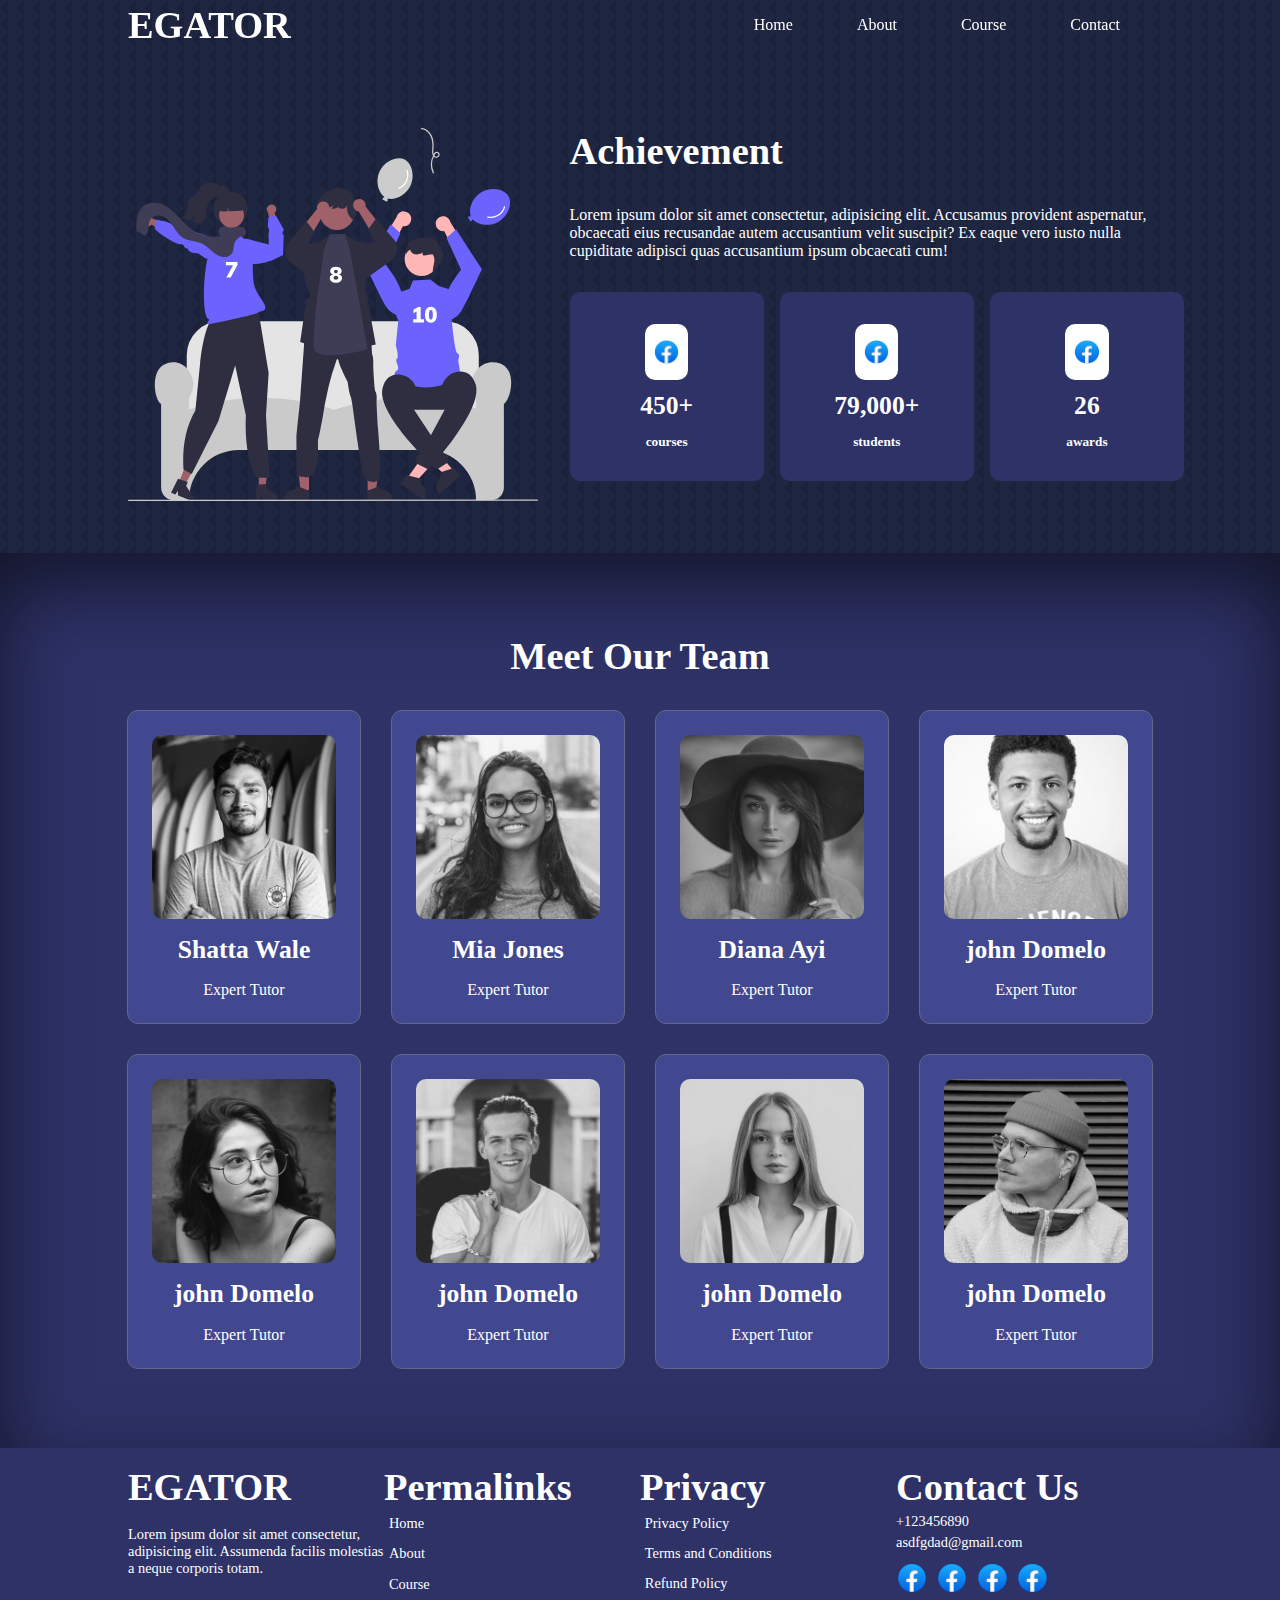
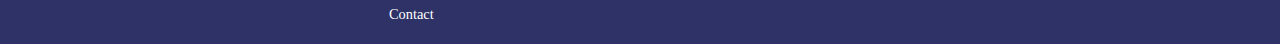
==== About.html @ 30ef3e63 "added the basic files" ====
<!DOCTYPE html>
<html lang="en">
<head>
    <meta charset="UTF-8">
    <meta http-equiv="X-UA-Compatible" content="IE=edge">
    <meta name="viewport" content="width=device-width, initial-scale=1.0">
    <title>Document</title>
    <link rel="stylesheet" href="style.css">

</head>
<body>
    <header>
        <div class="header">
            <a href="index.html"><h1 class="egator">EGATOR</h1></a>
            <nav>
                <ul>
                    <li><a href="index.html">Home</a></li>
                    <li><a href="About.html">About</a></li>
                    <li><a href="course.html">Course</a></li>
                    <li><a href="contact.html">Contact</a></li>
                </ul>
            </nav>
            <!-- change the below buttons to an icon with fontawesome -->
            <button class="cancels">X</button>
            <button class="ham">☰</button>
        </div>
    </header>

    <section class="achievement">
        <div class="achievement-container">
            <div class="achievement-img">
                <img src="./education website assets/images/about achievements.svg" alt="">
            </div>
            <div class="achievement-texts">
                <h1>Achievement</h1>
                <p>Lorem ipsum dolor sit amet consectetur, adipisicing elit. Accusamus provident aspernatur, obcaecati eius recusandae autem accusantium velit suscipit? Ex eaque vero iusto nulla cupiditate adipisci quas accusantium ipsum obcaecati cum!</p>
                <div class="achievement-details">
                    <div class="achievement-detail1">
                        <div class="achievement-detail-icon">
                            <img src="./education website assets/images/facebook.png" alt="">
                        </div>
                        <h3>450+</h3>
                        <h5>courses</h5>
                    </div>
                     <div class="achievement-detail1">
                        <div class="achievement-detail-icon">
                            <img src="./education website assets/images/facebook.png" alt="">
                        </div>                        <h3>79,000+</h3>
                        <h5>students</h5>
                    </div>
                    <div class="achievement-detail1">
                        <div class="achievement-detail-icon">
                            <img src="./education website assets/images/facebook.png" alt="">
                        </div>                        <h3>26</h3>
                        <h5>awards</h5>
                    </div>
                </div>
            </div>
        </div>
    </section>

    <section class="team">
        <div class="team-container">
            <h1>Meet Our Team</h1>
            <div class="team-containers">
                <div class="team-mate1">
                    <img src="./education website assets/images/tm1.jpg" alt="">
                    <h3>Shatta Wale</h3>
                    <p>Expert Tutor</p>
                    <div class="socials">
                        <img src="./education website assets/images/facebook.png" alt="">
                        <img src="./education website assets/images/facebook.png" alt="">
                        <img src="./education website assets/images/facebook.png" alt="">
                    </div>
                </div>
                <div class="team-mate1">
                    <img src="./education website assets/images/tm2.jpg" alt="">
                    <h3>Mia Jones</h3>
                    <p>Expert Tutor</p>
                    <div class="socials">
                        <img src="./education website assets/images/facebook.png" alt="">
                        <img src="./education website assets/images/facebook.png" alt="">
                        <img src="./education website assets/images/facebook.png" alt="">
                    </div>
                </div>

                <div class="team-mate1">
                    <img src="./education website assets/images/tm3.jpg" alt="">
                    <h3>Diana Ayi</h3>
                    <p>Expert Tutor</p>
                    <div class="socials">
                        <img src="./education website assets/images/facebook.png" alt="">
                        <img src="./education website assets/images/facebook.png" alt="">
                        <img src="./education website assets/images/facebook.png" alt="">
                    </div>
                </div>

                <div class="team-mate1">
                    <img src="./education website assets/images/tm4.jpg" alt="">
                    <h3>john Domelo</h3>
                    <p>Expert Tutor</p>
                    <div class="socials">
                        <img src="./education website assets/images/facebook.png" alt="">
                        <img src="./education website assets/images/facebook.png" alt="">
                        <img src="./education website assets/images/facebook.png" alt="">
                    </div>
                </div>

                <div class="team-mate1">
                    <img src="./education website assets/images/tm5.jpg" alt="">
                    <h3>john Domelo</h3>
                    <p>Expert Tutor</p>
                    <div class="socials">
                        <img src="./education website assets/images/facebook.png" alt="">
                        <img src="./education website assets/images/facebook.png" alt="">
                        <img src="./education website assets/images/facebook.png" alt="">
                    </div>
                </div>

                <div class="team-mate1">
                    <img src="./education website assets/images/tm6.jpg" alt="">
                    <h3>john Domelo</h3>
                    <p>Expert Tutor</p>
                    <div class="socials">
                        <img src="./education website assets/images/facebook.png" alt="">
                        <img src="./education website assets/images/facebook.png" alt="">
                        <img src="./education website assets/images/facebook.png" alt="">
                    </div>
                </div>

                <div class="team-mate1">
                    <img src="./education website assets/images/tm7.jpg" alt="">
                    <h3>john Domelo</h3>
                    <p>Expert Tutor</p>
                    <div class="socials">
                        <img src="./education website assets/images/facebook.png" alt="">
                        <img src="./education website assets/images/facebook.png" alt="">
                        <img src="./education website assets/images/facebook.png" alt="">
                    </div>
                </div>

                <div class="team-mate1">
                    <img src="./education website assets/images/tm8.jpg" alt="">
                    <h3>john Domelo</h3>
                    <p>Expert Tutor</p>
                    <div class="socials">
                        <img src="./education website assets/images/facebook.png" alt="">
                        <img src="./education website assets/images/facebook.png" alt="">
                        <img src="./education website assets/images/facebook.png" alt="">
                    </div>
                </div>
            </div>
        </div>
    </section>


    <footer>
        <div class="container">
            <div class="brand">
                <h1>EGATOR</h1>
                <p>Lorem ipsum dolor sit amet consectetur, adipisicing elit. Assumenda facilis molestias a neque corporis totam.</p>
            </div>
            <div class="permalinks">
                <h1>Permalinks</h1>
                <ul>
                    <li><a href="#">Home</a></li>
                    <li><a href="#">About</a></li>
                    <li><a href="#">Course</a></li>
                    <li><a href="#">Contact</a></li>
                </ul>

            </div>
            <div class="Privacy">
                <h1>Privacy</h1>
                <ul>
                    <li>Privacy Policy</li>
                    <li>Terms and Conditions</li>
                    <li>Refund Policy</li>
                </ul>
            </div>
            <div class="conatct">
                <h1>Contact Us</h1>
                <p>+123456890</p>
                <p>asdfgdad@gmail.com</p>
                <div class="socials">
                    <img src="/education website assets/images/facebook.png" alt="">
                    <img src="/education website assets/images/facebook.png" alt="">
                    <img src="/education website assets/images/facebook.png" alt="">
                    <img src="/education website assets/images/facebook.png" alt="">
                </div>
            </div>
        </div>
    </footer> 

<script src="./script.js"></script>
</body>
</html>
---- style.css ----
* {
  padding: 0;
  margin: 0;
  -webkit-box-sizing: border-box;
          box-sizing: border-box;
  list-style: none;
  text-decoration: none;
}

html {
  overflow-x: hidden;
  scroll-behavior: smooth;
}

.window-scroll {
  background-color: #6c63ff;
  -webkit-box-shadow: 0 5px 10px rgba(0, 0, 0, 0.363);
          box-shadow: 0 5px 10px rgba(0, 0, 0, 0.363);
  -webkit-transition: .5s ease;
  transition: .5s ease;
}

.faqsubTab .show p {
  display: block;
}

body {
  background-color: #1f2641;
  overflow: hidden;
  background-image: url(./bg-texture.png);
}

h1, h1, h3, h4, h5 {
  line-height: 1.2;
}

h1 {
  font-size: 2.4rem;
  color: white;
}

h2 {
  font-size: 2rem;
}

h3 {
  font-size: 1.6rem;
}

h4 {
  font-size: 1.3rem;
}

a {
  color: white;
}

.egator {
  cursor: pointer;
}

.btn {
  display: inline-block;
  background: white;
  border: 1px solid transparent;
  color: black;
  padding: 1rem 2rem;
  font-weight: 500;
  -webkit-transition: all 1000ms ease;
  transition: all 1000ms ease;
  cursor: pointer;
}

.btn:hover {
  background: transparent;
  color: white;
  border-color: white;
}

.btn-primary {
  background: red;
  border: 1px solid transparent;
  color: white;
  padding: 1rem 2rem;
  font-weight: 500;
  -webkit-transition: all 500ms ease;
  transition: all 500ms ease;
  cursor: pointer;
}

.btn-primary:hover {
  background: transparent;
  border-color: white;
}

img {
  width: 100%;
  -o-object-fit: cover;
     object-fit: cover;
}

.container {
  width: 80%;
  margin: 0 auto;
}

header {
  width: 100vw;
  background-color: transparent;
  position: fixed;
  top: 0;
  z-index: 1;
}

header .header {
  display: -webkit-box;
  display: -ms-flexbox;
  display: flex;
  -webkit-box-pack: justify;
      -ms-flex-pack: justify;
          justify-content: space-between;
  width: 80%;
  margin: 0 auto;
  -webkit-box-align: center;
      -ms-flex-align: center;
          align-items: center;
}

header .header h1 {
  color: white;
}

header .header nav ul {
  list-style: none;
  display: -webkit-box;
  display: -ms-flexbox;
  display: flex;
}

header .header nav ul li {
  padding: 1rem 2rem;
}

header .header nav ul a {
  text-decoration: none;
  color: white;
}

.headers {
  width: 100%;
  position: relative;
  top: 7rem;
}

.headers .heroSection {
  display: -webkit-box;
  display: -ms-flexbox;
  display: flex;
  height: 100%;
  width: 80%;
  margin: 0 auto;
  margin-bottom: 10rem;
  gap: 5rem;
  -webkit-box-align: center;
      -ms-flex-align: center;
          align-items: center;
}

.headers .heroSection .heroText, .headers .heroSection .heroImg {
  width: 50%;
}

.headers .heroSection .heroText .herobtn {
  padding: 1rem 2rem;
  border: 2px solid transparent;
  background-color: red;
}

.headers .heroSection .heroText p {
  margin: 1rem 0 2.4rem;
  color: white;
}

.categories {
  width: 100vw;
  background-color: #2e3267;
}

.categories .container-categories {
  width: 80%;
  margin: 0 auto;
  display: -webkit-box;
  display: -ms-flexbox;
  display: flex;
  gap: 2.3rem;
  -webkit-box-align: center;
      -ms-flex-align: center;
          align-items: center;
  padding: 2rem 0;
  position: relative;
}

.categories .container-categories .categoryHeader p {
  color: white;
  margin: 1rem 0;
}

.categories .container-categories .categoriesTab {
  display: -ms-grid;
  display: grid;
  -ms-grid-columns: (1fr)[3];
      grid-template-columns: repeat(3, 1fr);
  gap: 1rem;
}

.categories .container-categories .categoriesTab .Tabs {
  display: -webkit-box;
  display: -ms-flexbox;
  display: flex;
  -webkit-box-orient: vertical;
  -webkit-box-direction: normal;
      -ms-flex-direction: column;
          flex-direction: column;
  background-color: #424890;
  height: -webkit-fit-content;
  height: -moz-fit-content;
  height: fit-content;
  padding: 1.2rem;
  border-radius: 2rem;
  gap: .5rem;
}

.categories .container-categories .categoriesTab .Tabs .tabicon {
  width: 3rem;
  text-align: left;
  background-color: #6c63ff;
  border-radius: 10px;
  padding: .7rem;
}

.categories .container-categories .categoriesTab .Tabs p {
  font-size: .85rem;
}

.categories .container-categories .categoriesTab > * {
  color: white;
}

.categories .container-categories .categoriesTab:hover {
  -webkit-box-shadow: 0 3rem 3rem rgba(0, 0, 0, 0.096);
          box-shadow: 0 3rem 3rem rgba(0, 0, 0, 0.096);
}

.courses {
  width: 100%;
}

.containers {
  width: 80%;
  margin: 0 auto;
  margin-top: 5rem;
  margin-bottom: 5rem;
  display: -webkit-box;
  display: -ms-flexbox;
  display: flex;
  -webkit-box-orient: vertical;
  -webkit-box-direction: normal;
      -ms-flex-direction: column;
          flex-direction: column;
  -webkit-box-align: center;
      -ms-flex-align: center;
          align-items: center;
  gap: 20px;
}

.containers .courseTabs {
  display: -ms-grid;
  display: grid;
  -ms-grid-columns: (1fr)[3];
      grid-template-columns: repeat(3, 1fr);
  gap: 25px;
}

.containers .courseTabs .coursetab {
  background: #2e3267;
  border-radius: 10px;
  overflow: hidden;
  color: white;
  text-align: center;
  gap: 15px;
  border: 1px solid transparent;
  -webkit-transition: .51s ease;
  transition: .51s ease;
}

.containers .courseTabs .coursetab:hover {
  border-color: #6c63ff;
  background-color: transparent;
}

.containers .courseTabs .coursetab .tabtext {
  display: -webkit-box;
  display: -ms-flexbox;
  display: flex;
  -webkit-box-orient: vertical;
  -webkit-box-direction: normal;
      -ms-flex-direction: column;
          flex-direction: column;
  padding: 2rem;
  gap: 1rem;
}

.containers .courseTabs .coursetab p {
  font-size: .81rem;
}

.FAQ {
  width: 100%;
  background: #2e3267;
  -webkit-box-shadow: inset 0 5px 10px rgba(0, 0, 0, 0.5);
          box-shadow: inset 0 5px 10px rgba(0, 0, 0, 0.5);
  color: white;
  padding: 5rem 0;
}

.FAQ .Faq-Container {
  width: 80%;
  margin: 0 auto;
  display: -ms-grid;
  display: grid;
  -ms-grid-columns: 1fr 1fr;
      grid-template-columns: 1fr 1fr;
  gap: 1rem;
}

.FAQ .Faq-Container .faq {
  display: -webkit-box;
  display: -ms-flexbox;
  display: flex;
  padding: 2rem;
  gap: 1rem;
  height: -webkit-fit-content;
  height: -moz-fit-content;
  height: fit-content;
  cursor: pointer;
  background: #6c63ff;
  -webkit-user-select: none;
     -moz-user-select: none;
      -ms-user-select: none;
          user-select: none;
}

.FAQ .Faq-Container .faq h4 {
  font-size: 1rem;
  line-height: 2.2;
}

.FAQ .Faq-Container .faq p {
  margin-top: .8rem;
  display: none;
}

.FAQ .Faq-Container .open p {
  display: block;
  background: #6c63ff;
}

.testi {
  margin: 5rem auto;
  display: -webkit-box;
  display: -ms-flexbox;
  display: flex;
  -webkit-box-orient: vertical;
  -webkit-box-direction: normal;
      -ms-flex-direction: column;
          flex-direction: column;
  -webkit-box-pack: center;
      -ms-flex-pack: center;
          justify-content: center;
  -webkit-box-align: center;
      -ms-flex-align: center;
          align-items: center;
  position: relative;
  color: white;
  gap: 3rem;
}

.testi .testimonial {
  padding-top: 2rem;
}

.testi .testimonial .avatar {
  width: 6rem;
  height: 6rem;
  border-radius: 50%;
  margin: 0 auto 1rem;
  border: 1rem solid #2e3267;
  overflow: hidden;
}

.testi .testimonial .testimonial_info {
  text-align: center;
  display: -webkit-box;
  display: -ms-flexbox;
  display: flex;
  -webkit-box-orient: vertical;
  -webkit-box-direction: normal;
      -ms-flex-direction: column;
          flex-direction: column;
}

.testi .testimonial .testimonial-body {
  background: #6c63ff;
  margin-top: 3rem;
  padding: 2rem;
  position: relative;
}

.testi .testimonial .testimonial-body ::before {
  content: '';
  display: block;
  position: absolute;
  left: 50%;
  top: -1.50rem;
  background: linear-gradient(135deg, transparent, #6c63ff, #6c63ff);
  width: 3rem;
  height: 3rem;
  -webkit-transform: rotate(45deg);
          transform: rotate(45deg);
}

footer {
  background-color: #2e3267;
  width: 100vw;
  font-size: .9rem;
  color: white;
  padding: 1rem 0;
}

footer .container {
  display: -ms-grid;
  display: grid;
  width: 80%;
  -ms-grid-columns: (1fr)[4];
      grid-template-columns: repeat(4, 1fr);
}

footer .container .permalinks ul {
  display: -webkit-box;
  display: -ms-flexbox;
  display: flex;
  -webkit-box-orient: vertical;
  -webkit-box-direction: normal;
      -ms-flex-direction: column;
          flex-direction: column;
  gap: .21rem;
}

footer .container .permalinks ul li {
  padding: .31rem;
}

footer .container .brand {
  display: -webkit-box;
  display: -ms-flexbox;
  display: flex;
  -webkit-box-orient: vertical;
  -webkit-box-direction: normal;
      -ms-flex-direction: column;
          flex-direction: column;
  gap: 1rem;
}

footer .container .brand p {
  color: white;
}

footer .container .Privacy ul {
  display: -webkit-box;
  display: -ms-flexbox;
  display: flex;
  -webkit-box-orient: vertical;
  -webkit-box-direction: normal;
      -ms-flex-direction: column;
          flex-direction: column;
  gap: .2rem;
}

footer .container .Privacy ul li {
  padding: .3rem;
}

footer .container .conatct {
  display: -webkit-box;
  display: -ms-flexbox;
  display: flex;
  -webkit-box-orient: vertical;
  -webkit-box-direction: normal;
      -ms-flex-direction: column;
          flex-direction: column;
  gap: .2rem;
}

footer .container .conatct .socials {
  display: -webkit-box;
  display: -ms-flexbox;
  display: flex;
  gap: .51rem;
  margin-top: .5rem;
}

footer .container .conatct .socials img {
  width: 2rem;
  height: 2rem;
}

.ham, .cancels {
  display: none;
}

.show {
  display: -webkit-box;
  display: -ms-flexbox;
  display: flex;
}

@media screen and (max-width: 1024px) {
  .ham, .cancels {
    display: block;
    cursor: pointer;
    background: none;
    color: white;
    border: transparent;
    font-size: 1.5rem;
    padding: .51rem;
  }
  .cancels {
    display: none;
  }
  header {
    width: 100vw;
  }
  header .header {
    width: 90%;
    position: relative;
  }
  @-webkit-keyframes animateNav {
    0% {
      -webkit-transform: rotateZ(-90deg) rotateX(90deg) scale(0.1);
              transform: rotateZ(-90deg) rotateX(90deg) scale(0.1);
    }
    100% {
      -webkit-transform: rotateZ(0deg) rotateX(0) scale(1);
              transform: rotateZ(0deg) rotateX(0) scale(1);
      opacity: 1;
    }
  }
  @keyframes animateNav {
    0% {
      -webkit-transform: rotateZ(-90deg) rotateX(90deg) scale(0.1);
              transform: rotateZ(-90deg) rotateX(90deg) scale(0.1);
    }
    100% {
      -webkit-transform: rotateZ(0deg) rotateX(0) scale(1);
              transform: rotateZ(0deg) rotateX(0) scale(1);
      opacity: 1;
    }
  }
  header .header nav {
    padding: 2rem;
    display: none;
  }
  header .header nav ul {
    position: absolute;
    right: 0%;
    display: -webkit-box;
    display: -ms-flexbox;
    display: flex;
    -webkit-box-orient: vertical;
    -webkit-box-direction: normal;
        -ms-flex-direction: column;
            flex-direction: column;
    gap: .2rem;
    -webkit-box-shadow: -50px 70px 50px 10px rgba(0, 0, 0, 0.158);
            box-shadow: -50px 70px 50px 10px rgba(0, 0, 0, 0.158);
    padding: 2rem;
  }
  header .header nav ul li {
    display: -webkit-box;
    display: -ms-flexbox;
    display: flex;
    -webkit-box-orient: vertical;
    -webkit-box-direction: normal;
        -ms-flex-direction: column;
            flex-direction: column;
    background-color: #424890;
    gap: 10rem;
    -webkit-animation: animateNav .5s linear forwards;
            animation: animateNav .5s linear forwards;
    -webkit-transform-origin: top right;
            transform-origin: top right;
    opacity: 0;
  }
  header .header nav ul li:nth-child(2) {
    -webkit-animation-delay: .1s;
            animation-delay: .1s;
  }
  header .header nav ul li:nth-child(3) {
    -webkit-animation-delay: .2s;
            animation-delay: .2s;
  }
  header .header nav ul li:nth-child(4) {
    -webkit-animation-delay: .3s;
            animation-delay: .3s;
  }
  header .header nav ul button {
    position: absolute;
    right: 10px;
    top: 10px;
    font-size: 1rem;
  }
  .headers {
    width: 100vw;
  }
  .headers .heroSection {
    width: 90%;
    gap: 0;
  }
  .categories {
    width: 100vw;
    height: -webkit-fit-content;
    height: -moz-fit-content;
    height: fit-content;
  }
  .categories .container-categories {
    width: 90%;
    display: -ms-grid;
    display: grid;
    -ms-grid-columns: 1fr;
        grid-template-columns: 1fr;
    height: auto;
  }
  .categories .container-categories .categoriesTab {
    display: -ms-grid;
    display: grid;
    -ms-grid-columns: (1fr)[3];
        grid-template-columns: repeat(3, 1fr);
    -ms-grid-rows: (1fr)[2];
        grid-template-rows: repeat(2, 1fr);
  }
  .containers {
    margin-top: 3rem;
    width: 90%;
  }
  .containers .courseTabs {
    display: -ms-grid;
    display: grid;
    -ms-grid-columns: 1fr 1fr;
        grid-template-columns: 1fr 1fr;
  }
  .FAQ {
    width: 100vw;
  }
  .FAQ .Faq-Container {
    width: 90%;
    -ms-grid-columns: 1fr;
        grid-template-columns: 1fr;
  }
  .FAQ .Faq-Container .faqTabs {
    -ms-grid-columns: 1fr;
        grid-template-columns: 1fr;
  }
  footer {
    width: 100vw;
  }
  footer .container {
    width: 90%;
    display: -ms-grid;
    display: grid;
    -ms-grid-columns: 1fr 1fr;
        grid-template-columns: 1fr 1fr;
    gap: 2rem;
  }
  h1 {
    font-size: 2rem;
  }
  h2 {
    font-size: 1.7rem;
  }
  h3 {
    font-size: 1.4rem;
  }
  h4 {
    font-size: 1.2rem;
  }
}

@media screen and (max-width: 600px) {
  footer .container {
    width: 94%;
    -ms-grid-columns: 1fr;
        grid-template-columns: 1fr;
    display: -webkit-box;
    display: -ms-flexbox;
    display: flex;
    -webkit-box-orient: vertical;
    -webkit-box-direction: normal;
        -ms-flex-direction: column;
            flex-direction: column;
    -webkit-box-align: center;
        -ms-flex-align: center;
            align-items: center;
    text-align: center;
  }
  .containers .courseTabs {
    display: -ms-grid;
    display: grid;
    -ms-grid-columns: 1fr;
        grid-template-columns: 1fr;
    gap: 2rem;
    width: 20rem;
  }
  .categories .container-categories {
    width: 94%;
  }
  .categories .container-categories .categoriesTab {
    display: -ms-grid;
    display: grid;
    -ms-grid-columns: 1fr 1fr;
        grid-template-columns: 1fr 1fr;
  }
  .FAQ {
    width: 100vw;
  }
  .FAQ .Faq-Container {
    width: 94%;
  }
  .FAQ .Faq-Container .faqTabs {
    -ms-grid-columns: 1fr;
        grid-template-columns: 1fr;
  }
  .headers {
    width: 100vw;
  }
  .headers .heroSection {
    width: 94%;
    gap: 0;
  }
  header {
    width: 100vw;
  }
  header .header {
    width: 94%;
  }
  h1 {
    font-size: 1.5rem;
  }
  h2 {
    font-size: 1.2rem;
  }
  p {
    font-size: .7rem;
  }
  h4 {
    font-size: .9rem;
  }
}

/* =============================  ABOUT PAGE =======================*/
.achievement {
  width: 100vw;
  margin-top: 8rem;
  margin-bottom: 3rem;
}

.achievement .achievement-container {
  width: 80%;
  margin: 0 auto;
  color: white;
  display: -ms-grid;
  display: grid;
  -ms-grid-columns: 40% 60%;
      grid-template-columns: 40% 60%;
  gap: 2rem;
}

.achievement .achievement-container .achievement-texts {
  display: -webkit-box;
  display: -ms-flexbox;
  display: flex;
  -webkit-box-orient: vertical;
  -webkit-box-direction: normal;
      -ms-flex-direction: column;
          flex-direction: column;
  gap: 2rem;
}

.achievement .achievement-container .achievement-texts .achievement-details {
  display: -ms-grid;
  display: grid;
  -ms-grid-columns: (1fr)[3];
      grid-template-columns: repeat(3, 1fr);
  gap: 1rem;
}

.achievement .achievement-container .achievement-texts .achievement-details .achievement-detail1 {
  background-color: #2e3267;
  display: -webkit-box;
  display: -ms-flexbox;
  display: flex;
  -webkit-box-orient: vertical;
  -webkit-box-direction: normal;
      -ms-flex-direction: column;
          flex-direction: column;
  gap: .71rem;
  border-radius: 10px;
  -webkit-box-align: center;
      -ms-flex-align: center;
          align-items: center;
  padding: 2rem .11rem;
  -webkit-transition: all .4s ease;
  transition: all .4s ease;
}

.achievement .achievement-container .achievement-texts .achievement-details .achievement-detail1:hover {
  background: #424890;
  -webkit-box-shadow: 0 3rem 3rem rgba(0, 0, 0, 0.226);
          box-shadow: 0 3rem 3rem rgba(0, 0, 0, 0.226);
}

.achievement .achievement-container .achievement-texts .achievement-details .achievement-detail1 .achievement-detail-icon {
  width: 2.7rem;
  height: 3.5rem;
  -webkit-box-align: center;
      -ms-flex-align: center;
          align-items: center;
  display: -webkit-box;
  display: -ms-flexbox;
  display: flex;
  -webkit-box-pack: center;
      -ms-flex-pack: center;
          justify-content: center;
  background-color: #fff;
  -o-object-fit: cover;
     object-fit: cover;
  border-radius: 10px;
}

.achievement .achievement-container .achievement-texts .achievement-details .achievement-detail1 .achievement-detail-icon img {
  width: 1.7rem;
}

.team {
  width: 100vw;
  color: white;
  background-color: #2e3267;
  padding: 5rem 0;
  -webkit-box-shadow: inset 0 2rem 5rem rgba(0, 0, 0, 0.584);
          box-shadow: inset 0 2rem 5rem rgba(0, 0, 0, 0.584);
}

.team .team-container {
  width: 80%;
  margin: 0 auto;
  text-align: center;
  display: -webkit-box;
  display: -ms-flexbox;
  display: flex;
  -webkit-box-orient: vertical;
  -webkit-box-direction: normal;
      -ms-flex-direction: column;
          flex-direction: column;
  gap: 2rem;
}

.team .team-container .team-containers {
  display: -ms-grid;
  display: grid;
  -ms-grid-columns: (1fr)[4];
      grid-template-columns: repeat(4, 1fr);
  gap: 2rem;
}

.team .team-container .team-containers .team-mate1 {
  display: -webkit-box;
  display: -ms-flexbox;
  display: flex;
  overflow: hidden;
  -webkit-box-orient: vertical;
  -webkit-box-direction: normal;
      -ms-flex-direction: column;
          flex-direction: column;
  -webkit-box-align: center;
      -ms-flex-align: center;
          align-items: center;
  gap: 1rem;
  padding: 1.5rem;
  background-color: #424890;
  border-radius: 10px;
  cursor: pointer;
  -webkit-transition: all .4s ease;
  transition: all .4s ease;
  position: relative;
  outline: rgba(255, 255, 255, 0.253) solid 1px;
}

.team .team-container .team-containers .team-mate1:hover {
  -webkit-transform: scale(0.98);
          transform: scale(0.98);
  background: transparent;
  -webkit-box-shadow: 0 1rem 3rem rgba(0, 0, 0, 0.349);
          box-shadow: 0 1rem 3rem rgba(0, 0, 0, 0.349);
  outline: rgba(255, 255, 255, 0.747) solid 1px;
}

.team .team-container .team-containers .team-mate1:hover img {
  -webkit-filter: grayscale(0%);
          filter: grayscale(0%);
}

.team .team-container .team-containers .team-mate1:hover .socials {
  right: 0;
}

.team .team-container .team-containers .team-mate1 img {
  border-radius: 10px;
  -webkit-filter: grayscale(100%);
          filter: grayscale(100%);
}

.team .team-container .team-containers .team-mate1 .socials {
  z-index: 12;
  display: -webkit-box;
  display: -ms-flexbox;
  display: flex;
  -webkit-box-orient: vertical;
  -webkit-box-direction: normal;
      -ms-flex-direction: column;
          flex-direction: column;
  gap: 1rem;
  right: -100%;
  padding: 1rem;
  top: 50%;
  -webkit-transform: translateY(-50%);
          transform: translateY(-50%);
  -webkit-transition: .1s ease;
  transition: .1s ease;
  padding-right: 0;
  background-color: #6c63ff;
  border-radius: 15px 0 0 15px;
  position: absolute;
}

.team .team-container .team-containers .team-mate1 .socials img {
  width: 2rem;
}

@media screen and (max-width: 1024px) {
  .achievement .achievement-container {
    width: 90%;
    display: -ms-grid;
    display: grid;
    -ms-grid-columns: 1fr;
        grid-template-columns: 1fr;
  }
  .achievement .achievement-container .achievement-img {
    width: 80%;
    margin: 0 auto;
  }
  .team {
    width: 100vw;
  }
  .team .team-container {
    width: 90%;
  }
  .team .team-container .team-containers {
    -ms-grid-columns: 1fr 1fr 1fr;
        grid-template-columns: 1fr 1fr 1fr;
    gap: 1.2rem;
  }
  .team .team-container .team-containers .team-mate1 {
    padding: 1rem;
  }
}

@media screen and (max-width: 600px) {
  .achievement .achievement-container {
    width: 94%;
    display: -ms-grid;
    display: grid;
    -ms-grid-columns: 1fr;
        grid-template-columns: 1fr;
  }
  .achievement .achievement-container .achievement-texts .achievement-details {
    -ms-grid-columns: 1fr 1fr;
        grid-template-columns: 1fr 1fr;
    gap: .61rem;
  }
  .team {
    width: 100vw;
  }
  .team .team-container {
    width: 94%;
  }
  .team .team-container .team-containers {
    -ms-grid-columns: 1fr 1fr;
        grid-template-columns: 1fr 1fr;
    gap: .7rem;
  }
  .team .team-container .team-containers .team-mate1 {
    padding: 0rem;
  }
  .team .team-container .team-containers .team-mate1 p {
    margin-bottom: 1.5rem;
  }
}

/*=============CONTACT PAGE==========*/
/*# sourceMappingURL=style.css.map */
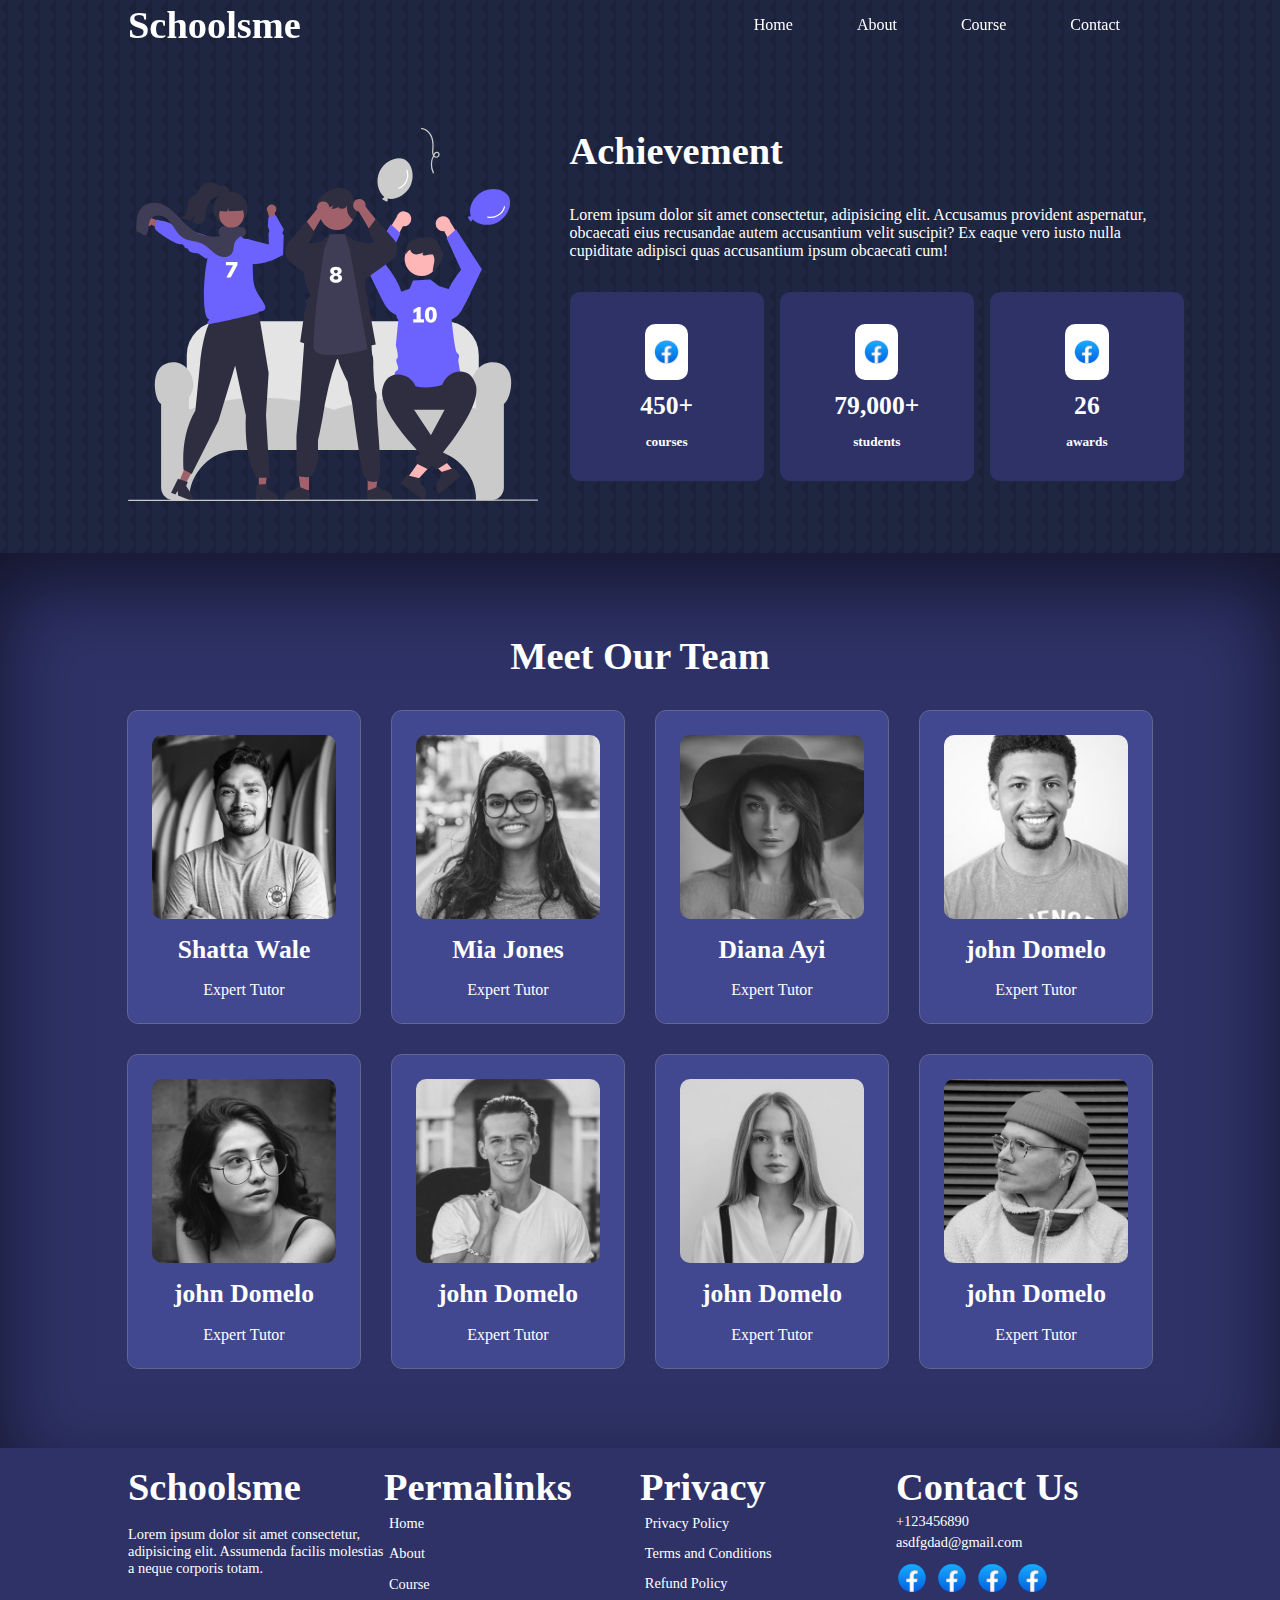
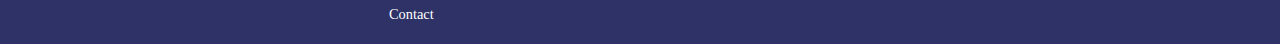
==== commit 7f6b03a2: "made some little tweeks" ====
--- a/About.html
+++ b/About.html
@@ -4,14 +4,16 @@
     <meta charset="UTF-8">
     <meta http-equiv="X-UA-Compatible" content="IE=edge">
     <meta name="viewport" content="width=device-width, initial-scale=1.0">
-    <title>Document</title>
+    <title>schoolsme</title>
     <link rel="stylesheet" href="style.css">
+    <link rel="icon" href="./education website assets/images/facebook.png">
+
 
 </head>
 <body>
     <header>
         <div class="header">
-            <a href="index.html"><h1 class="egator">EGATOR</h1></a>
+            <a href="index.html"><h1 class="egator">Schoolsme</h1></a>
             <nav>
                 <ul>
                     <li><a href="index.html">Home</a></li>
@@ -157,7 +159,7 @@
     <footer>
         <div class="container">
             <div class="brand">
-                <h1>EGATOR</h1>
+                <h1>Schoolsme</h1>
                 <p>Lorem ipsum dolor sit amet consectetur, adipisicing elit. Assumenda facilis molestias a neque corporis totam.</p>
             </div>
             <div class="permalinks">
